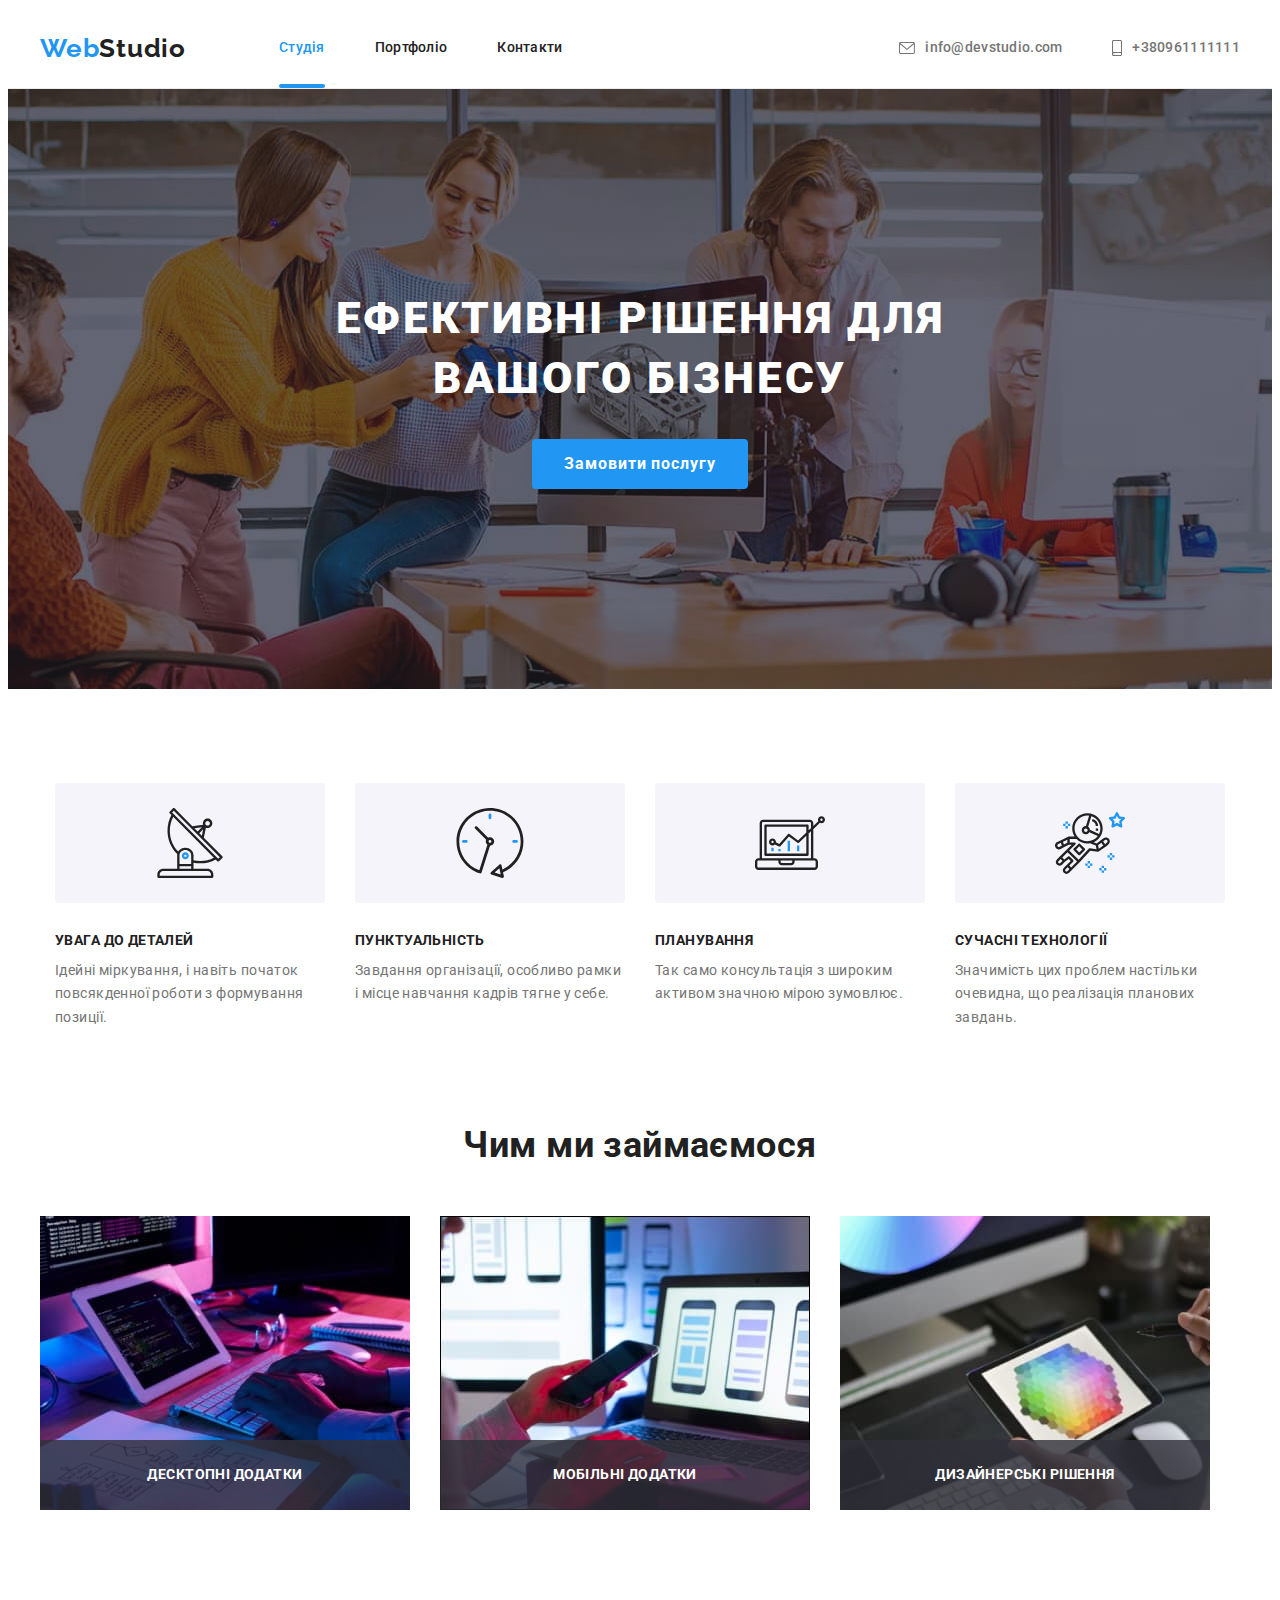
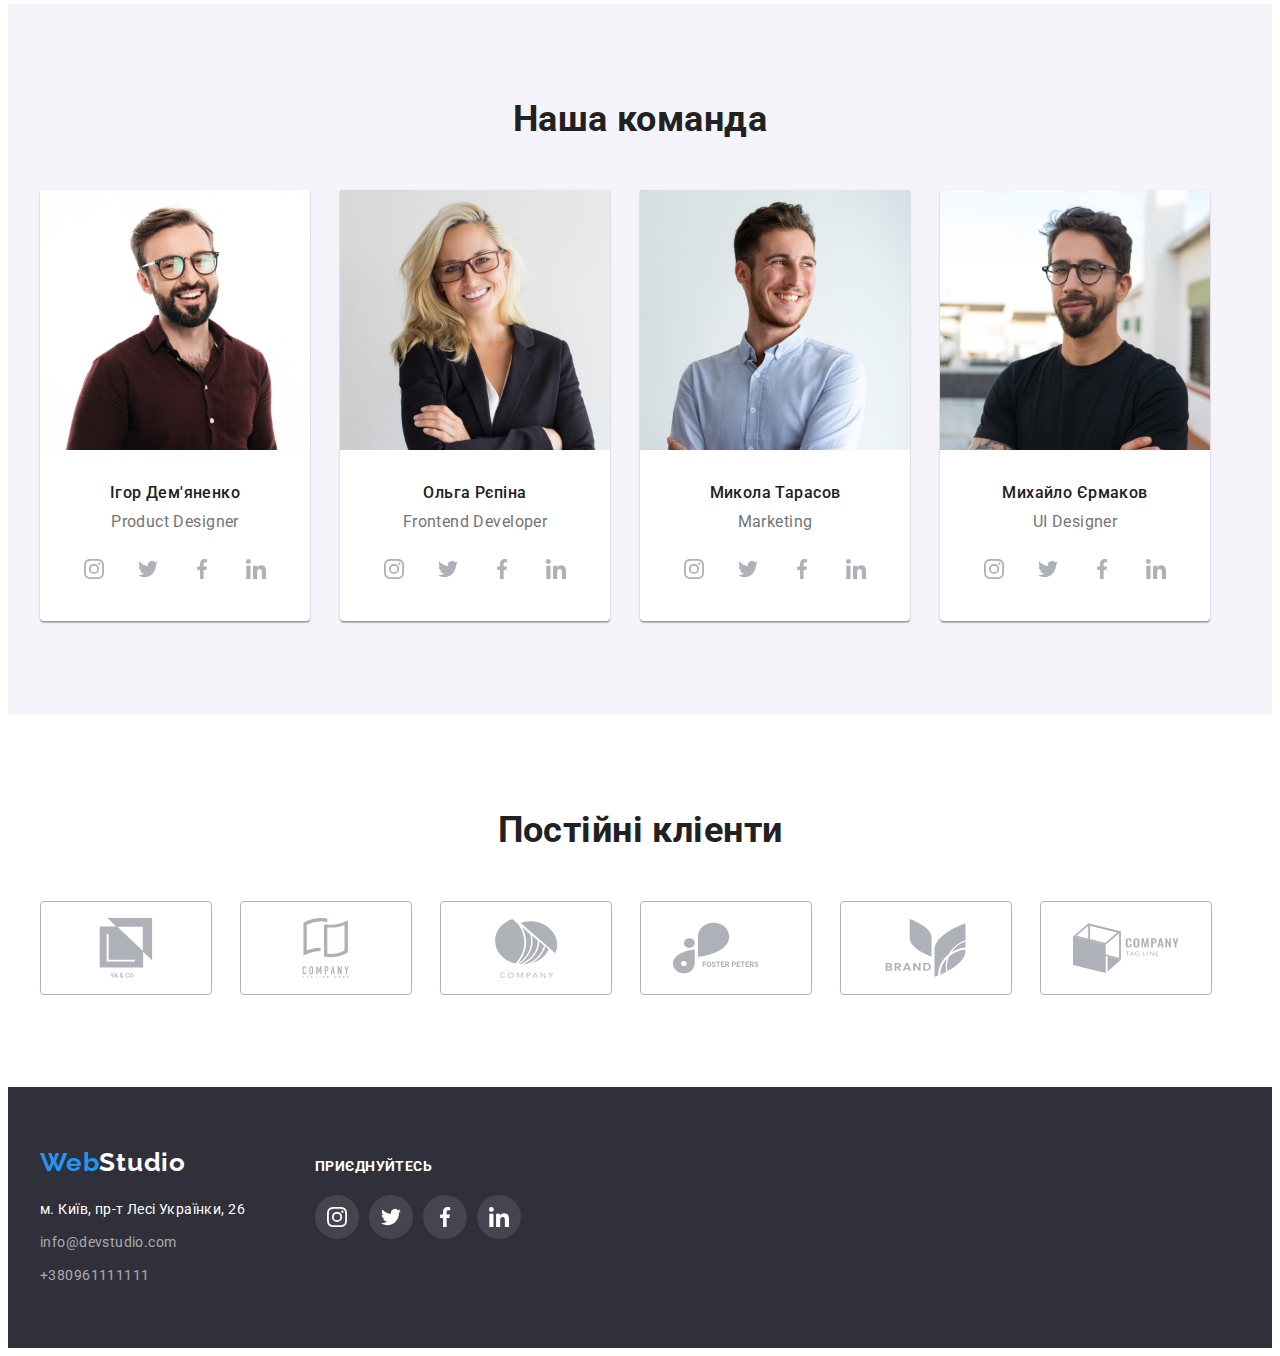
==== index.html @ ed3d2f51 "модальне вікно" ====
<!DOCTYPE html>
<html lang="uk">

<head>
    <meta charset="UTF-8">
    <meta name="viewport" content="width=device-width, initial-scale=1.0">
    <title>Document</title>
    <link
        href="https://fonts.googleapis.com/css2?family=Raleway:wght@700&family=Roboto:wght@400;500;700;900&display=swap"
        rel="stylesheet" />
    <link rel="stylesheet" href="https://cdnjs.cloudflare.com/ajax/libs/modern-normalize/1.1.0/modern-normalize.min.css"
        integrity="sha512-wpPYUAdjBVSE4KJnH1VR1HeZfpl1ub8YT/NKx4PuQ5NmX2tKuGu6U/JRp5y+Y8XG2tV+wKQpNHVUX03MfMFn9Q=="
        crossorigin="anonymous" referrerpolicy="no-referrer" />
    <link rel="stylesheet" href="./css/styles.css" />
</head>

<body class="page">
    <!--Шапка сайта-->
    <header class="page-header">
        <div class="container contact-container">
            <nav class="main-nav">
                <a href="./index.html" class="logo"><span>Web</span><span class="studio">Studio</span></a>
                <ul class="nav-link list">
                    <li class="item"><a href="Студія" class="menu-link link current">Студія</a></li>
                    <li class="item"><a href="./portfolio.html" class="menu-link link">Портфоліо</a></li>
                    <li class="item"><a href="Контакти" class="menu-link link">Контакти</a></li>
                </ul>
            </nav>
                <ul class="contact-link list">
                    <li class="contact-list item">
                        <a href="mailto:info@devstudio.com" class="link">
                            <svg class="icon-header" width="16" height="12">
                                <use href="./images/icons.svg#icon-mail"></use>
                            </svg>
                            info@devstudio.com</a>
                    </li>
                    <li class="contact-list item">
                        <a href="tel:+380961111111" class="link">
                            <svg class="icon-header" width="10" height="16">
                                <use href="./images/icons.svg#icon-phone"></use>
                            </svg>
                            +380961111111</a>
                    </li>
                </ul>
        </div>
    </header>
    <main>
        <!--Герой-->
        <section class="section hero">
            <div class="hero-main">
                <h1 class="hero-title">Ефективні рішення для вашого бізнесу</h1>
                <button type="button" class="button-primary" data-modal-open>Замовити послугу</button>
            </div>
        </section>

        <!--Особливості-->

        <section class="section section-peculiarities">
            <div class="container">
                <h2 class="visually-hidden">Переваги</h2>
                
                <ul class="peculiarities">
                    <li class="peculiarities-list item">
                        <div class="icons-title">
                            <svg class="icon" width="70" height="70">
                                <use href="./images/symbol-defs.svg#icon-antenna"></use>
                            </svg>
                        </div>
                        <h3 class="peculiarities-title">УВАГА ДО ДЕТАЛЕЙ</h3>
                        <p class="peculiarities-text">
                            Ідейні міркування, і навіть початок повсякденної роботи з формування позиції.
                        </p>
                    </li>
                    <li class="peculiarities-list item">
                        <div class="icons-title">
                        <svg class="icon" width="70" height="70">
                            <use href="./images/symbol-defs.svg#icon-clock"></use>
                        </svg>
                        </div>
                    <h3 class="peculiarities-title">ПУНКТУАЛЬНІСТЬ</h3>
                    <p class="peculiarities-text">
                        Завдання організації, особливо рамки і місце навчання кадрів тягне у себе.
                    </p>
                    </li>
                    <li class="peculiarities-list item">
                        <div class="icons-title">
                        <svg class="icon" width="70" height="70">
                            <use href="./images/symbol-defs.svg#icon-diagram"></use>
                        </svg>
                        </div>
                    <h3 class="peculiarities-title">ПЛАНУВАННЯ</h3>
                    <p class="peculiarities-text">
                        Так само консультація з широким активом значною мірою зумовлює.
                    </p>
                    </li>
                    <li class="peculiarities-list item">
                        <div class="icons-title">
                        <svg class="icon" width="70" height="70">
                            <use href="./images/symbol-defs.svg#icon-astronaut"></use>
                        </svg>
                        </div>
                    <h3 class="peculiarities-title">СУЧАСНІ ТЕХНОЛОГІЇ</h3>
                    <p class="peculiarities-text">
                        Значимість цих проблем настільки очевидна, що реалізація планових завдань.
                    </p>
                    </li>
                </ul>
            </div>
        </section>
        
        <!--Чим ми займаємося-->
        <section class="section">
    <div class="container">
        <h2 class="section-title">Чим ми займаємося</h2>
        <ul class="container-work list">
            <li class="item">
            <div class="description-item">  
                <div class="description">
                <img class="image-work" src="./images/box1.jpg" alt="руки на клавіатурі перед планшетом" width="370" />
                </div>
                <div class="description-title">
                <p class="description-list">Десктопні додатки</p>
                </div>
            </div>
            </li>
            <li class="item">
                <div class="description-item">
                    <div class="description">
                        <img class="image-work" src="./images/img1.jpg" alt="планшет в руках" width="370" />
                    </div>
                    <div class="description-title">
                        <p class="description-list">Мобільні додатки</p>
                    </div>
                </div>
            </li>
            <li class="item">
                <div class="description-item">
                    <div class="description">
                        <img class="image-work" src="./images/box3.jpg" alt="телефон в руці" width="370" />
                    </div>
                    <div class="description-title">
                        <p class="description-list">Дизайнерські рішення</p>
                    </div>
                </div>
            </li>
        </ul>
    </div>
    </section>

        <!--Наша команда-->
        <section class="section team">
            <div class="container">
                <h2 class="section-title">Наша команда</h2> 
                <ul class="team-list list">
                    <li class="team-container item">
                        <img src="./images/img4.jpg" alt="фото чоловіка" width="270" />
                    <div class="team-comand">
                        <h3 class="team-name">Ігор Дем'яненко</h3>
                        <p class="team-position">Product Designer</p>
                    <ul class="social-list">
                        <li>
                        <a class="social-item" href="">
                            <svg class="icon" width="20" height="20">
                                <use href="./images/icons.svg#icon-instagram"></use>
                            </svg>
                        </a>
                        </li>
                        <li>
                        <a class="social-item" href="">
                            <svg class="icon" width="20" height="20">
                                <use href="./images/icons.svg#icon-twitter"></use>
                            </svg>
                        </a>
                        </li>
                        <li>
                        <a class="social-item" href="">
                            <svg class="icon" width="20" height="20">
                                <use href="./images/icons.svg#icon-facebook"></use>
                            </svg>
                        </a>
                        </li>
                        <li>
                        <a class="social-item" href="">
                            <svg class="icon" width="20" height="20">
                                <use href="./images/icons.svg#icon-linkedin"></use>
                            </svg>
                        </a>
                        </li>
                    </ul>
                    </div>
                    </li>
                    <li class="team-container item">
                        <img src="./images/img2.jpg" alt="фото жінки" width="270" />
                    <div class="team-comand">
                        <h3 class="team-name">Ольга Рєпіна </h3>
                        <p class="team-position">Frontend Developer</p>
                    <ul class="social-list">
                        <li>
                            <a class="social-item" href="">
                                <svg class="icon" width="20" height="20">
                                    <use href="./images/icons.svg#icon-instagram"></use>
                                </svg>
                            </a>
                        </li>
                        <li class="social-item">
                            <a class="social-item" href="">
                                <svg class="icon" width="20" height="20">
                                    <use href="./images/icons.svg#icon-twitter"></use>
                                </svg>
                            </a>
                        </li>
                        <li class="social-item">
                            <a class="social-item" href="">
                                <svg class="icon" width="20" height="20">
                                    <use href="./images/icons.svg#icon-facebook"></use>
                                </svg>
                            </a>
                        </li>
                        <li>
                            <a class="social-item" href="">
                                <svg class="icon" width="20" height="20">
                                    <use href="./images/icons.svg#icon-linkedin"></use>
                                </svg>
                            </a>
                        </li>
                    </ul>
                    </div>
                    </li>
                    <li class="team-container item">
                        <img src="./images/img5.jpg" alt="фото чоловіка" width="270" />
                    <div class="team-comand">
                        <h3 class="team-name">Микола Тарасов </h3>
                        <p class="team-position">Marketing</p>
                    <ul class="social-list">
                        <li>
                            <a class="social-item" href="">
                                <svg class="icon" width="20" height="20">
                                    <use href="./images/icons.svg#icon-instagram"></use>
                                </svg>
                            </a>
                        </li>
                        <li>
                            <a class="social-item" href="">
                                <svg class="icon" width="20" height="20">
                                    <use href="./images/icons.svg#icon-twitter"></use>
                                </svg>
                            </a>
                        </li>
                        <li>
                            <a class="social-item" href="">
                                <svg class="icon" width="20" height="20">
                                    <use href="./images/icons.svg#icon-facebook"></use>
                                </svg>
                            </a>
                        </li>
                        <li>
                            <a class="social-item" href="">
                                <svg class="icon" width="20" height="20">
                                    <use href="./images/icons.svg#icon-linkedin"></use>
                                </svg>
                            </a>
                        </li>
                    </ul>
                    </div>
                    </li>
                    <li class="team-container item">
                        <img src="./images/img3.jpg" alt="фото чоловіка" width="270" />
                    <div class="team-comand">
                        <h3 class="team-name">Михайло Єрмаков </h3>
                        <p class="team-position">UI Designer</p>
                    <ul class="social-list">
                        <li>
                            <a class="social-item" href="">
                                <svg class="icon" width="20" height="20">
                                    <use href="./images/icons.svg#icon-instagram"></use>
                                </svg>
                            </a>
                        </li>
                        <li>
                            <a class="social-item" href="">
                                <svg class="icon" width="20" height="20">
                                    <use href="./images/icons.svg#icon-twitter"></use>
                                </svg>
                            </a>
                        </li>
                        <li>
                            <a class="social-item" href="">
                                <svg class="icon" width="20" height="20">
                                    <use href="./images/icons.svg#icon-facebook"></use>
                                </svg>
                            </a>
                        </li>
                        <li>
                            <a class="social-item" href="">
                                <svg class="icon" width="20" height="20">
                                    <use href="./images/icons.svg#icon-linkedin"></use>
                                </svg>
                            </a>
                        </li>
                    </ul>
                    </div>
                    </li>
                </ul>
            </div>
        </section>
        <!--Постійні кліенти-->
        <section class="section">
            <div class="container">
                <h2 class="section-title">Постійні кліенти</h2>
                <ul class="clients">
                    <li class="clients-list item">
                        <a class="clients-link" href="">
                            <svg class="icon" width="106" height="60">
                                <use href="./images/icons.svg#icon-logo1"></use>
                            </svg>
                        </a>
                    </li>
                    <li class="clients-list item">
                        <a class="clients-link" href="">
                            <svg class="icon" width="106" height="60">
                                <use href="./images/icons.svg#icon-logo2"></use>
                            </svg>
                        </a>
                    </li>
                    <li class="clients-list item">
                        <a class="clients-link" href="">
                            <svg class="icon" width="106" height="60">
                                <use href="./images/icons.svg#icon-logo3"></use>
                            </svg>
                        </a>
                    </li>
                    <li class="clients-list item">
                        <a class="clients-link" href="">
                            <svg class="icon" width="106" height="60">
                                <use href="./images/icons.svg#icon-logo4"></use>
                            </svg>
                        </a>
                    </li>
                    <li class="clients-list item">
                        <a class="clients-link" href="">
                            <svg class="icon" width="106" height="60">
                                <use href="./images/icons.svg#icon-logo5"></use>
                            </svg>
                        </a>
                    </li>
                    <li class="clients-list item">
                        <a class="clients-link" href="">
                            <svg class="icon" width="106" height="60">
                                <use href="./images/icons.svg#icon-logo6"></use>
                            </svg>
                        </a>
                    </li>
                </ul>
            </div>
        </section>
    </main>
    <!--Футер-->
    <footer class="footer">
        <div class="container">
            <div class="container-content">
            <a href="./index.html" class="logo logo-title"><span>Web</span><span class="tipo">Studio</span></a>
            <address class="address">
                <ul class="address-list">
                    <li><a href="https://www.google.com.ua/maps/place/%D0%B1%D1%83%D0%BB.+%D0%9B%D0%B5%D1%81%D0%B8+%D0%A3%D0%BA%D1%80%D0%B0%D0%B8%D0%BD%D0%BA%D0%B8,+26,+%D0%9A%D0%B8%D0%B5%D0%B2,+02000/@50.4265807,30.5383858,17z/data=!3m1!4b1!4m5!3m4!1s0x40d4cf0e033ecbe9:0x57a4dffefec77da0!8m2!3d50.4265807!4d30.5383858?hl=ru"
                            target="_blank" rel="noopener noreferrer" class="address-city"> м. Київ, пр-т Лесі Українки,
                            26</a></li>
                    <li class="top-list">
                        <a href="mailto:info@devstudio.com" class="address-mail">info@devstudio.com</a>
                    </li>
                    <li class="top-list">
                        <a href="tel:+380961111111" class="address-tel">+380961111111</a>
                    </li>
                </ul>
            </address>
            </div>
            <div class="social-container-wrapper">
                <h2 class="social-title">приєднуйтесь</h2>
                <ul class="social-main-list">
                    <li class="social-top-icon">
                        <a href="" class="social-link link">
                            <svg class="icon-social" width="20" height="20">
                                <use href="./images/icons.svg#icon-instagram"></use>
                            </svg>
                        </a>
                    </li>
                    <li class="social-top-icon">
                        <a href="" class="social-link link">
                            <svg class="icon-social" width="20" height="20">
                                <use href="./images/icons.svg#icon-twitter"></use>
                            </svg>
                        </a>
                    </li>
                    <li class="social-top-icon">
                        <a href="" class="social-link link">
                            <svg class="icon-social" width="20" height="20">
                                <use href="./images/icons.svg#icon-facebook"></use>
                            </svg>
                        </a>
                    </li>
                    <li class="social-top-icon">
                        <a href="" class="social-link link">
                            <svg class="icon-social" width="20" height="20">
                                <use href="./images/icons.svg#icon-linkedin"></use>
                            </svg>
                        </a>
                    </li>
                </ul>
            </div>
        </div>
    </footer>
    <div class="backdrop is-hidden" data-modal>
        <div class="modal">
            <p></p>
            <batton type="button" class="button-close" data-modal-close>
                <svg class="icon-btn-close" width="18" height="18">
                    <use href="./images/symbol-defs.svg#icon-close-black"></use>
                </svg>
            </batton>
            <h2 class="modal-title">Залиште свої дані, ми вам передзвонимо</h2>
            <form class="form">
                <div class="form-field">
                <label for="name">Ім'я</label>
                <input type="text" name="text" id="text" />
                </div>
                <div class="form-field">
                <label for="tel">Телефон</label>
                <input type="tel" name="tel" id="tel" />
                </div>
                <div class="form-field">
                <label for="mail">Пошта</label>
                <input type="email" name="email" id="email" />
                </div>
                <div class="form-field">
                <label for="comment">Коментар</label>
                <textarea
                name="comment"
                id="comment"
                rows="8"
                placeholder="Введіть текст"
                ></textarea>
                </div>
                <div class="form-checkbox">
                <input type="checkbox" name="coordination" id="coordination" />
                <label for="coordination"><span>Погоджуюся з розсилкою та приймаю</span><span class="condition"> Умови договору</span></label>
                </div>
                
                <button class="btn-modal" type="submit">Відправити</button>
            </form>
        </div>
    </div>
    <script src="./js/modal.js"></script>
    </body>
</html>
---- css/styles.css ----
:root {
  --primary-text-color: #212121;
  --title-text-color: #757575;
  --accent-color: #2196f3;
  --primary-white-color: #ffffff;
  --primary-black-color: #2f303a;
  --title-white-color: rgba(255, 255, 255, 0.6);
  --background-grey-color: #F5F4FA;
  --icons-color: rgba(175, 177, 184, 1);
}

p,
h1,
h2,
h3,
h4,
h5,
h6 {
  margin: 0;
}

ul {
  margin: 0;
  padding-left: 0;
  list-style: none;
}

/* Шапка сайта */

body {
  background-color: var(--primary-white-color);
  color: var(--primary-text-color);
  font-family: roboto, sans-serif;
  font-size: 14px;
  letter-spacing: 0.03em;
}

.page-header {
  border-bottom: 1px solid #ececec;
}

.container {
  margin-left: auto;
  margin-right: auto;
  width: 1200px;
  padding-left: 15px;
  padding-right: 15px;
}

.list {
  padding: 0;
  margin: 0;
  list-style: none;
}

.link {
  display: flex;
  align-items: center;
  text-decoration: none;
  margin: 0;
}

a {
  text-decoration: none;
}

.button {
  cursor: pointer;
}

.section {
  padding-top: 94px;
  padding-bottom: 94px;
}

.main-nav,
.contact-container {
  display: flex;
  align-items: center;
}

.nav-link,
.contact-link {
  display: flex;
  align-items: center;
}

.nav-link {
  margin-left: 93px;
}

.logo {
  display: inline-block;
  color: var(--accent-color);
  font-family: raleway, sans-serif;
  font-size: 26px;
  font-weight: 700;
  line-height: 1.19;
  letter-spacing: 0.03em;
}

.studio {
  color: var(--primary-text-color);
}

.nav-link li:not(:first-child),
.contact-link li:not(:first-child) {
  margin-left: 50px;
}

.nav-link .link {
  display: block;
  padding: 32px 0;
  font-weight: 500;
  color: var(--primary-text-color);
  line-height: 1.14;
  letter-spacing: 0.02em;
  text-decoration: none;
  transition: color 250ms cubic-bezier(0.4, 0, 0.2, 1);
}

.contact-link {
  margin-left: auto;
  transition: color 250ms cubic-bezier(0.4, 0, 0.2, 1);
  }

.menu-link {
  position: relative;
}

.link.current::after {
  content: "";

  position: absolute;
  left: 0;
  bottom: 0;
  display: block;
  width: 100%;
  height: 4px;
  background-color: var(--accent-color);
  opacity: 1;
  transition: opacity 250ms cubic-bezier(0.4, 0, 0.2, 1);
  border-radius: 4px;
}

.icon-header {
  fill: currentColor;
  margin-right: 10px;
}

.contact-list .link {
  transition: color 250ms cubic-bezier(0.4, 0, 0.2, 1);
}

.contact-list .link:hover,
.contact-list .link:focus {
  color: var(--accent-color);
  fill: var(--accent-color);
}

.nav-link .link:hover,
.nav-link .link:focus {
  color: var(--accent-color);
}

.contact-link .link {
  padding: 32px 0;
  color: var(--title-text-color);
  font-weight: 500;
  line-height: 1.14;
  letter-spacing: 0.02em;
  text-decoration: none;
}

.link.current {
  color: var(--accent-color);
  font-weight: 500;
  font-size: 14px;
  line-height: 1.14;
  letter-spacing: 0.02em;
  text-decoration: none;
}

/* Герой */

.hero {
  padding-top: 200px;
  padding-bottom: 200px;
  text-align: center;
  margin: 0px auto;
  max-width: 1600px;
  background-color: var(--primary-black-color);
  background-position: center;
  background-size: cover;
  background-repeat: no-repeat;
  background-image: linear-gradient(rgba(47, 48, 58, 0.4),
        rgba(47, 48, 58, 0.4)),
      url(../images/Img001.jpg);
}

.hero-title {
  max-width: 696px;
  margin-right: auto;
  margin-left: auto;
  margin-bottom: 30px;
  color: var(--primary-white-color);
  font-weight: 900;
  font-size: 44px;
  line-height: 1.36;
  text-align: center;
  letter-spacing: 0.06em;
  text-transform: uppercase;
}

.button-primary {
  display: inline-block;
  color: var(--primary-white-color);
  background-color: var(--accent-color);
  font-family: inherit;
  font-style: normal;
  font-weight: 700;
  font-size: 16px;
  line-height: 1.88;
  align-items: center;
  text-align: center;
  cursor: pointer;
  padding: 10px 32px;
  letter-spacing: 0.06em;
  border-radius: 4px;
  border: none;
}

.backdrop.is-hidden {
  visibility: hidden;
  opacity: 0;
  pointer-events: none;
}

.backdrop {
  position: fixed;
  top: 0;
  left: 0;
  width: 100%;
  height: 100%;
  background-color: rgba(0, 0, 0, 0.2);
  opacity: 1;
  transition: opacity 250ms cubic-bezier(0.4, 0, 0.2, 1), 
  visibility 250ms cubic-bezier(0.4, 0, 0.2, 1);
}

.modal {
  position: absolute;
  top: 50%;
  left: 50%;
  transform: translate(-50%, -50%);
  min-height: 581px;
  min-width: 528px;
  background-color: var(--primary-white-color);
  border-radius: 4px;
}

.button-close {
  display: flex;
  align-items: center;
  justify-content: center;
  cursor: pointer;
  position: absolute;
  right: 8px;
  top: 8px;
  width: 30px;
  height: 30px;
  border-radius: 50%;
  border: 1px solid rgba(0, 0, 0, 0.1);
}

/* Особливості */

.section-peculiarities {
  padding-bottom: 0;
}

.peculiarities {
  display: flex;
  text-decoration: none;
  justify-content: center;
}

.peculiarities .item +.item {
  margin-left: 30px;
}

.icons-title {
  display: flex;
  align-items: center;
  justify-content: center;
  height: 120px;
  margin-bottom: 30px;
  border-radius: 4px;
  background-size: 70px;
  background-repeat: no-repeat;
  background-position: center;
  background-color: var(--background-grey-color);
}

.peculiarities-title {
  margin-bottom: 10px;
  color: var(--primary-text-color);
  font-weight: 700;
  font-size: 14px;
  line-height: 1.14;
  letter-spacing: 0.03em;
}

.peculiarities-text {
  width: 270px;
  color: var(--title-text-color);
  font-weight: 400;
  font-size: 14px;
  line-height: 1.7;
  letter-spacing: 0.03em;
}

/* Чим ми займаємося */

.section-title {
  margin-bottom: 50px;
  text-align: center;
  color: var(--primary-text-color);
  font-size: 36px;
  line-height: 1.17;
}

.container-work {
  display: flex;
}

.image-work {
  display: block;
  width: 370px;
}

.container-work .item +.item {
  margin-left: 30px;
}

.description-item {
  position: relative;
}

.description-title {
  display: flex;
  align-items: center;
  justify-content: center;
  position: absolute;
  bottom: 0;
  width: 370px;
  height: 70px;
  background-color: rgba(47, 48, 58, 0.8);
}

.description-list {
  font-weight: 700;
  line-height: 1.14;
  color: var(--primary-white-color);
  text-align: center;
  text-transform: uppercase;
}

/* Наша команда */

.team-container {
  width: 270px;
  box-shadow: 0px 1px 3px rgba(0, 0, 0, 0.12), 0px 1px 1px rgba(0, 0, 0, 0.14),
  0px 2px 1px rgba(0, 0, 0, 0.2);
  border-radius: 0px 0px 4px 4px;
  background: var(--primary-white-color);
}

.team-list {
  display: flex;
}

.team-list .item +.item {
  margin-left: 30px;
}

.team-comand {
  padding: 30px;
}

.social-list {
  display: flex;
  align-items: center;
  justify-content: center;
  gap: 10px;
}

.social-item {
  display: flex;
  align-items: center;
  justify-content: center;
  width: 44px;
  height: 44px;
  background-color: var(--primary-white-color);
  border-radius: 50%;
  transition: background-color 250ms cubic-bezier(0.4, 0, 0.2, 1);
}

.social-item .icon {
  fill:var(--icons-color)
}

.social-item:hover .icon,
.social-item:focus .icon {
  fill: var(--primary-white-color);
}

.social-item:hover,
.social-item:focus {
  background-color: var(--accent-color);
}

.team {
 background-color:var(--background-grey-color);
}

.team-name {
  margin-bottom: 10px;
  text-align: center;
  color: var(--primary-text-color);
  font-weight: 500;
  font-size: 16px;
  line-height: 1.19;
}

.team-position {
  margin-bottom: 16px;
  text-align: center;
  color: var(--title-text-color);
  font-weight: 400;
  font-size: 16px;
  line-height: 1.19;
}

 /*--Постійні кліенти--*/

.clients {
  display: flex;
}

.clients-link {
  display: flex;
  align-items: center;
  justify-content: center;
  border: 1px solid var(--icons-color);
  border-radius: 4px;
  width: 100%;
  height: 100%;
  transition: border-color 250ms cubic-bezier(0.4, 0, 0.2, 1);
}

.icon {
  transition: fill 250ms cubic-bezier(0.4, 0, 0.2, 1);
}

.clients-list { 
  width: 170px;
  height: 92px;
}

.clients-link .icon {
  fill: var(--icons-color);     
}

.clients .item +.item {
  margin-left: 30px;
}

.clients-link:hover,
.clients-link:focus {
  border-color: var(--accent-color);
}

.clients-link:hover .icon,
.clients-link:focus .icon {
  fill: var(--accent-color);
}

.btns {
  display: flex;
  justify-content: center;
  margin-bottom: 50px;
}

.btns li:not(:first-child) {
  margin-left: 8px;
}

.btns .btn-style {
  background-color: var(--background-grey-color);
  color: var(--primiry);
  font-weight: 500;
  line-height: 1.6;
  letter-spacing: 0.03em;
  padding: 6px 22px;
  border-radius: 4px;
  box-shadow: none;
  cursor: pointer;
  border: none;
  transition: color 250ms cubic-bezier(0.4, 0, 0.2, 1),
      background-color 250ms cubic-bezier(0.4, 0, 0.2, 1),
      box-shadow 250ms cubic-bezier(0.4, 0, 0.2, 1);
}

.btns .btn-style:hover,
.btns .btn-style:focus {
  background-color: var(--accent-color);
  color: var(--primary-white-color);
  box-shadow: 0px 3px 1px rgba(0, 0, 0, 0.1), 0px 1px 2px rgba(0, 0, 0, 0.08),
  0px 2px 2px rgba(0, 0, 0, 0.12);
}

.items {
  display: inline-block;
  transition: box-shadow 250ms cubic-bezier(0.4, 0, 0.2, 1);
}

.items .desing-style {
  overflow: hidden;
  padding: 20px 24px;
  border-left: 1px solid #eeeeee;
  border-right: 1px solid #eeeeee;
  border-bottom: 1px solid #eeeeee;
}

.items:hover,
.items:focus {
  box-shadow: 0px 1px 1px rgba(0, 0, 0, 0.12), 0px 4px 4px rgba(0, 0, 0, 0.06),
  1px 4px 6px rgba(0, 0, 0, 0.16);
}

.desing-page li {
  margin-left: 30px;
  margin-top: 30px;
}

.desing-page li:nth-child(3n + 1) {
  margin-left: 0px;
}

.desing-page li:nth-child(-n + 3) {
  margin-top: 0px;
}

.desing-page {
  display: flex;
  flex-wrap: wrap;
}

.addition-list {
  position: relative;
  overflow: hidden;
}

.addition-list .work-text {
  transition: transform 250ms cubic-bezier(0.4, 0, 0.2, 1);
}

.addition-style:hover .work-text {
  transform: translateY(0);
  background-color: rgba(33, 150, 243, 0.9);
}

.work-text {
  position: absolute;
  bottom: 0;
  left: 0;
  padding: 63px 24px;
  width: 100%;
  height: 100%;
  margin: 0;
  color: var(--primary-white-color);
  font-size: 18px;
  line-height: 1.56;
  text-decoration: none;
  transform: translateY(100%);
}

.desing-list {
  margin-bottom: 4px;
  color: var(--primary-text-color);
  font-weight: 700;
  font-size: 18px;
  line-height: 2;
  letter-spacing: 0.06em;
  text-decoration: none;
}

.desing-title {
  color: var(--title-text-color);
  font-size: 16px;
  line-height: 1.88;
  text-decoration: none;
}

/* Футер */

.footer {
  padding-top: 60px;
  padding-bottom: 60px;
  background-color: var(--primary-black-color);
}

.logo-title {
  margin-bottom: 20px;
}

.address-list .address-mail .address-tel {
  text-decoration: none;
  font-style: normal;
}

.address-mail:hover,
.address-mail:focus {
  color: var(--accent-color);
}

.address-tel:hover,
.address-tel:focus {
  color: var(--accent-color);
}

.top-list {
  margin-top: 9px;
}

.address-city {
  color: var(--primary-white-color);
  font-style: normal;
  line-height: 1.71;
  text-decoration: none;
}

.address-tel,
.address-mail {
  color: var(--title-white-color);
  font-style: normal;
  line-height: 1.71;
  text-decoration: none;
  transition: color 250ms cubic-bezier(0.4, 0, 0.2, 1);
}

.tipo {
  color: var(--primary-white-color);
}

.footer .container {
  display: flex;
  align-items: baseline;
}

.social-main-list {
  display: flex;
  gap: 10px;
}

.social-container-wrapper {
  margin-left: 70px;
  padding: 0;
}

.social-title {
  margin-bottom: 20px;
  color: var(--primary-white-color);
  font-style: normal;
  font-weight: 700;
  font-size: 14px;
  line-height: 1.14;
  letter-spacing: 0.03em;
  text-transform: uppercase;
}

.social-top-icon {
  display: flex;
  align-items: center;
  justify-content: center;
  width: 44px;
  height: 44px;
  background-color: rgba(255, 255, 255, 0.1);
  border-radius: 50%;
  cursor: pointer;
  transition: background-color 250ms cubic-bezier(0.4, 0, 0.2, 1);
}

.icon-social {
  fill: var(--primary-white-color);
}

.social-top-icon:focus,
.social-top-icon:hover {
  background-color: var(--accent-color);
}

.modal-title {
  margin-top: 40px;
  margin-left: 40px;
}

.form {
  width: 528px;
  margin-left: auto;
  margin-right: auto;
}

.form-field {
  display: flex;
  flex-direction: column;
  margin: 12px 40px 20px 40px;
}

.form-field lebel {
  margin-bottom: 4px;
}

.form-field input {
  margin: 0;
  padding: 6px 10px;
}

.form-checkbox {
  text-align: center;
  margin-bottom: 30px;
}

.btn-modal {
  display: inline-block;
  align-items: center;
  text-align: center;
  font-family: inherit;
  font-style: normal;
  font-weight: 700;
  font-size: 16px;
  line-height: 1.88;
  letter-spacing: 0.06em;
  width: 200px;
  height: 50px;
  margin-left: 164px;
  color: var(--primary-white-color);
  background-color: var(--accent-color);
  border-radius: 4px;
  margin-bottom: 45px;
  cursor: pointer;
  border: none;
}

.condition {
  color: var(--accent-color);
}

.visually-hidden {
  position: absolute;
  width: 1px;
  height: 1px;
  margin: -1px;
  border: 0;
  padding: 0;

  white-space: nowrap;
  clip-path: inset(100%);
  clip: rect(0 0 0 0);
  overflow: hidden;
}
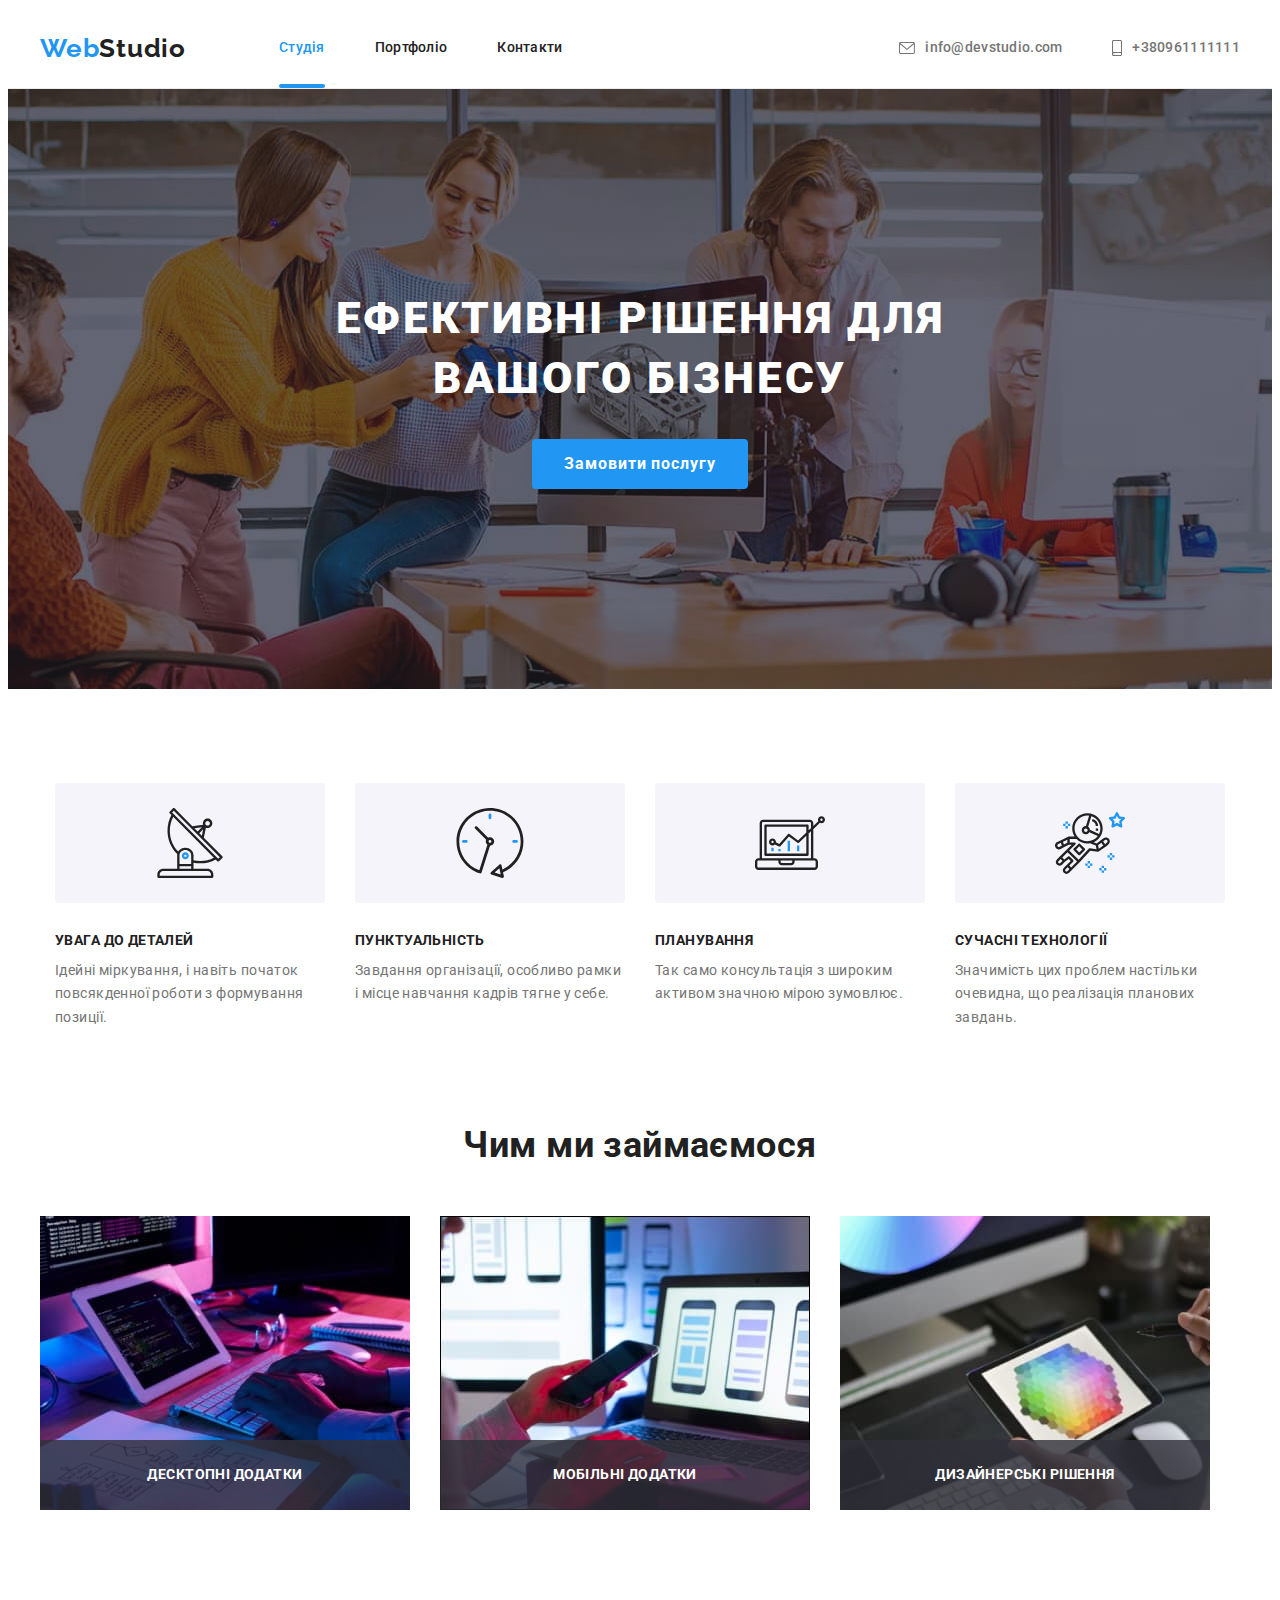
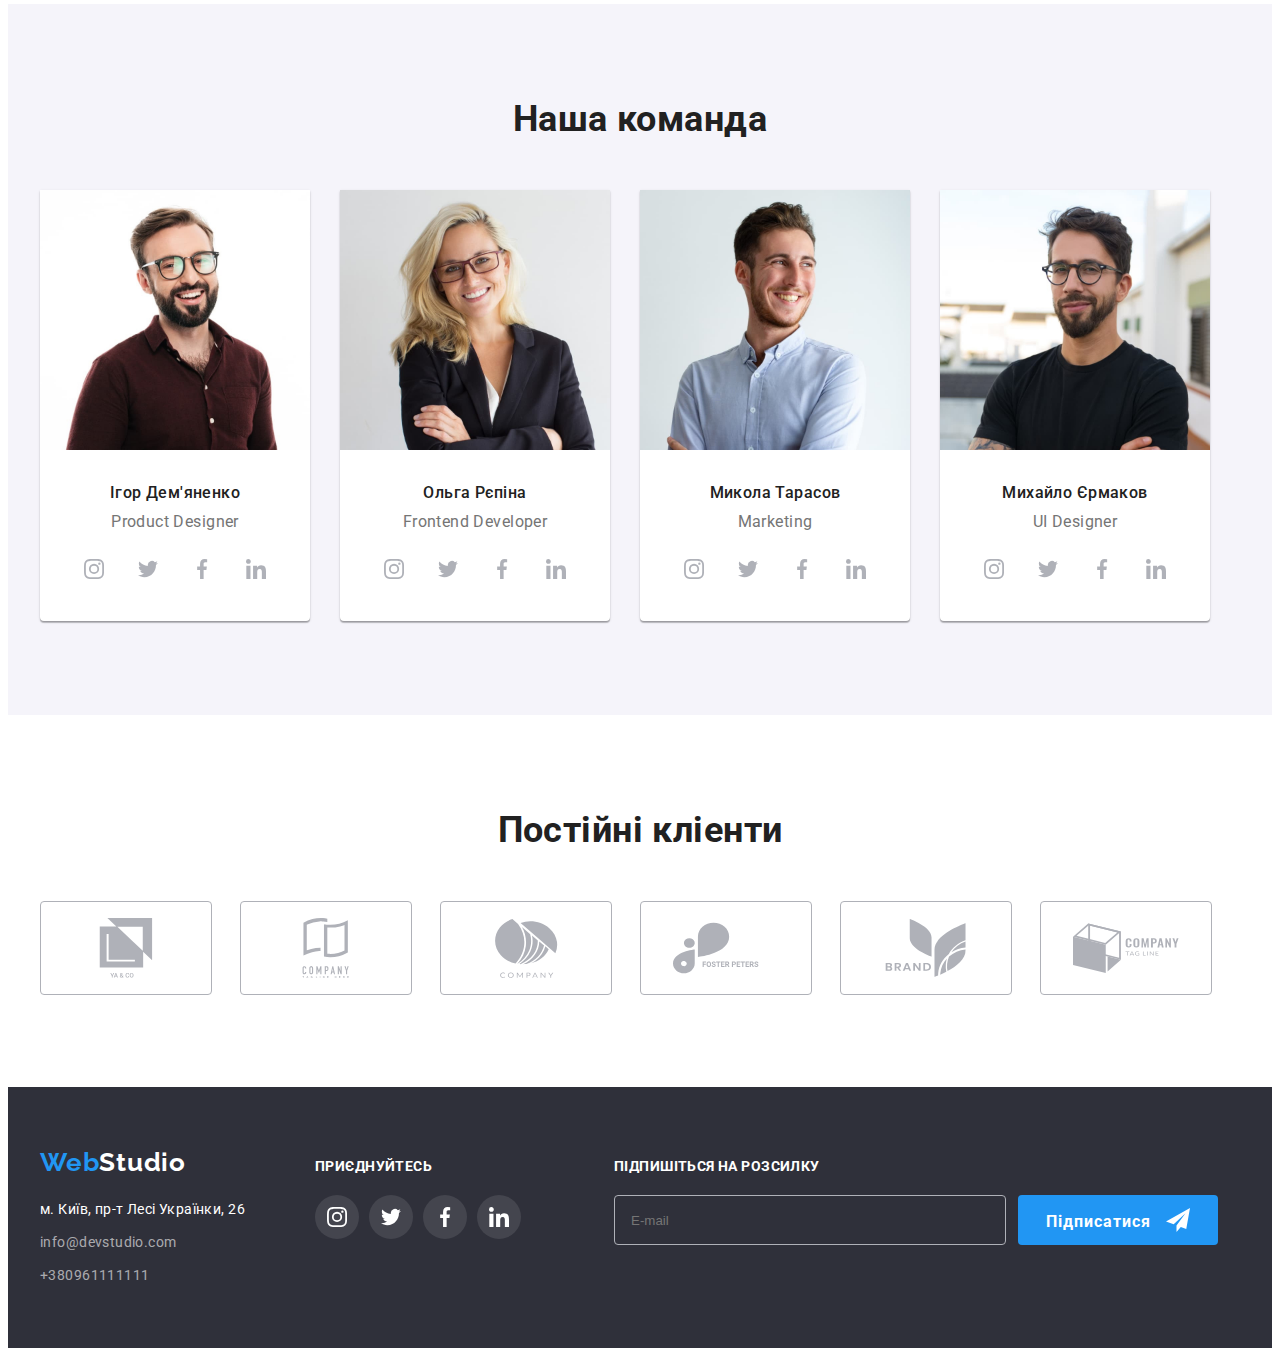
==== commit d957013f: "завершення роботи" ====
--- a/index.html
+++ b/index.html
@@ -406,6 +406,18 @@
                     </li>
                 </ul>
             </div>
+            <div class="subscription">
+                <h2 class="social-title">Підпишіться на розсилку</h2>
+                <label class="subscription-list">
+                <input type="email" name="email" placeholder="E-mail" />
+                <button class="btn-subscription" type="submit">Підписатися</button>
+                    <span class="btn-icon">
+                        <svg class="icon-subscription" width="24" height="24">
+                            <use href="./images/symbol-defs.svg#icon-fly"></use>
+                        </svg>
+                    </span>
+                </label>
+            </div>
         </div>
     </footer>
     <div class="backdrop is-hidden" data-modal>
@@ -418,32 +430,48 @@
             </batton>
             <h2 class="modal-title">Залиште свої дані, ми вам передзвонимо</h2>
             <form class="form">
-                <div class="form-field">
-                <label for="name">Ім'я</label>
-                <input type="text" name="text" id="text" />
-                </div>
-                <div class="form-field">
-                <label for="tel">Телефон</label>
-                <input type="tel" name="tel" id="tel" />
-                </div>
-                <div class="form-field">
-                <label for="mail">Пошта</label>
-                <input type="email" name="email" id="email" />
-                </div>
-                <div class="form-field">
-                <label for="comment">Коментар</label>
-                <textarea
-                name="comment"
-                id="comment"
-                rows="8"
-                placeholder="Введіть текст"
-                ></textarea>
-                </div>
-                <div class="form-checkbox">
-                <input type="checkbox" name="coordination" id="coordination" />
-                <label for="coordination"><span>Погоджуюся з розсилкою та приймаю</span><span class="condition"> Умови договору</span></label>
-                </div>
-                
+                <label class="form-field">
+                    <span class="form-label">Ім'я</span>
+                    <input type="text" name="text" />
+                    <span class="icon-contact">
+                        <svg class="icon-modal" width="18" height="18">
+                            <use href="./images/symbol-defs.svg#icon-person-1"></use>
+                        </svg>
+                    </span>
+                </label>
+                <label class="form-field">
+                    <span class="form-label">Телефон</span>
+                    <input type="tel" name="tel" />
+                    <span class="icon-contact">
+                        <svg class="icon-modal" width="18" height="18">
+                            <use href="./images/symbol-defs.svg#icon-phone-1"></use>
+                        </svg>
+                    </span>
+                </label>
+                <label class="form-field">
+                    <span class="form-label">Пошта</span>
+                    <input type="email" name="email" />
+                    <span class="icon-contact">
+                        <svg class="icon-modal" width="18" height="18">
+                            <use href="./images/symbol-defs.svg#icon-email-1"></use>
+                        </svg>
+                    </span>
+                </label>
+                <label class="form-field">
+                    <span class="form-label">Коментар</span>
+                    <textarea
+                    class="comment-text"
+                    name="comment"
+                    rows="8"
+                    placeholder="Введіть текст"
+                    ></textarea>
+                </label>
+                <label class="form-checkbox">
+                    <input class="checkbox" type="checkbox" name="coordination" />
+                    <span class="icon-checkbox"></span>
+                    Погоджуюся з розсилкою та приймаю
+                    <a href="" class="condition">Умови договору</a>
+                </label>   
                 <button class="btn-modal" type="submit">Відправити</button>
             </form>
         </div>
--- a/css/styles.css
+++ b/css/styles.css
@@ -7,6 +7,7 @@
   --title-white-color: rgba(255, 255, 255, 0.6);
   --background-grey-color: #F5F4FA;
   --icons-color: rgba(175, 177, 184, 1);
+  --modal-text-color: rgba(117, 117, 117, 0.5);
 }
 
 p,
@@ -271,6 +272,7 @@
   height: 30px;
   border-radius: 50%;
   border: 1px solid rgba(0, 0, 0, 0.1);
+  transition: fill 250ms cubic-bezier(0.4, 0, 0.2, 1);
 }
 
 /* Особливості */
@@ -701,6 +703,57 @@
   background-color: var(--accent-color);
 }
 
+.subscription {
+  margin-left: 93px;
+}
+
+.subscription-list {
+  display: flex;
+  position: relative;
+}
+
+.subscription-list input {
+  margin: 0;
+  width: 358px;
+  padding: 15px 16px;
+  border-radius: 4px;
+  color: var(--primary-white-color);
+  border: 1px solid var(--icons-color);
+  background-color: var(--primary-black-color);
+  transition: border-color 250ms cubic-bezier(0.4, 0, 0.2, 1);
+  outline: none;
+}
+
+.subscription-list:focus input,
+.subscription-list:hover input {
+  border-color: var(--accent-color);
+}
+
+.btn-subscription {
+  text-align: left;
+  font-family: inherit;
+  font-style: normal;
+  font-weight: 700;
+  font-size: 16px;
+  line-height: 1.88;
+  letter-spacing: 0.06em;
+  width: 200px;
+  height: 50px;
+  margin-left: 12px;
+  padding: 12px 28px;
+  color: var(--primary-white-color);
+  background-color: var(--accent-color);
+  border-radius: 4px;
+  cursor: pointer;
+  border: none;
+}
+
+.icon-subscription {
+  position: absolute;
+  top: 13px;
+  right: 28px;
+}
+
 .modal-title {
   margin-top: 40px;
   margin-left: 40px;
@@ -718,18 +771,41 @@
   margin: 12px 40px 20px 40px;
 }
 
-.form-field lebel {
+.form-label {
   margin-bottom: 4px;
+  font-size: 12px;
+  line-height: 1.17;
+  letter-spacing: 0.01em;
+  color: var(--title-text-color);
 }
 
 .form-field input {
   margin: 0;
-  padding: 6px 10px;
+  padding: 11px 12px 11px 42px;
+  border-radius: 4px;
+  border: 1px solid var(--icons-color);
+  transition: border-color 250ms cubic-bezier(0.4, 0, 0.2, 1);
+  outline: none;
 }
 
 .form-checkbox {
+  display: block;
   text-align: center;
+  margin-left: 7px;
   margin-bottom: 30px;
+  font-size: 14px;
+  line-height: 1.71;
+  color: var(--title-text-color);
+}
+
+.form-field textarea {
+  font-size: 12px;
+  line-height: 1.17;
+  letter-spacing: 0.01em;
+  padding: 12px 16px;
+  border-radius: 4px;
+  border: 1px solid var(--icons-color);
+  outline: none;
 }
 
 .btn-modal {
@@ -753,8 +829,70 @@
   border: none;
 }
 
+.button-close:focus,
+.button-close:hover {
+  fill:var(--accent-color);
+}
+
+.form-field:focus .icon-modal,
+.form-field:hover .icon-modal {
+  fill:var(--accent-color);
+}
+
+.form-field:focus input,
+.form-field:hover input {
+  border-color: var(--accent-color);
+}
+
+.form-field:focus textarea,
+.form-field:hover textarea {
+  border-color: var(--accent-color);
+}
+
 .condition {
   color: var(--accent-color);
+  font-size: 14px;
+  line-height: 1.71;
+  text-decoration-line: underline;
+}
+
+.checkbox {
+  -webkit-appearance: none;
+  -moz-appearance: none;
+  appearance: none;
+  position: absolute;
+}
+
+.form-checkbox {
+  display: block;
+}
+
+.icon-checkbox {
+  display: inline-block;
+  width: 16px;
+  height: 15px;
+  border: 2px solid var(--primary-text-color);
+  border-radius: 4px;
+}
+
+.checkbox:checked + .icon-checkbox {
+  border-color: transparent;
+  background-color: var(--accent-color);
+  background-image: url("../images/icon\ check.svg");
+  background-size: contain;
+  background-origin: border-box;
+}
+
+.form-field {
+  position: relative;
+}
+
+.icon-modal {
+  position: absolute;
+  top: 50%;
+  left: 12px;
+  margin: 0;
+  transition: fill 250ms cubic-bezier(0.4, 0, 0.2, 1);
 }
 
 .visually-hidden {
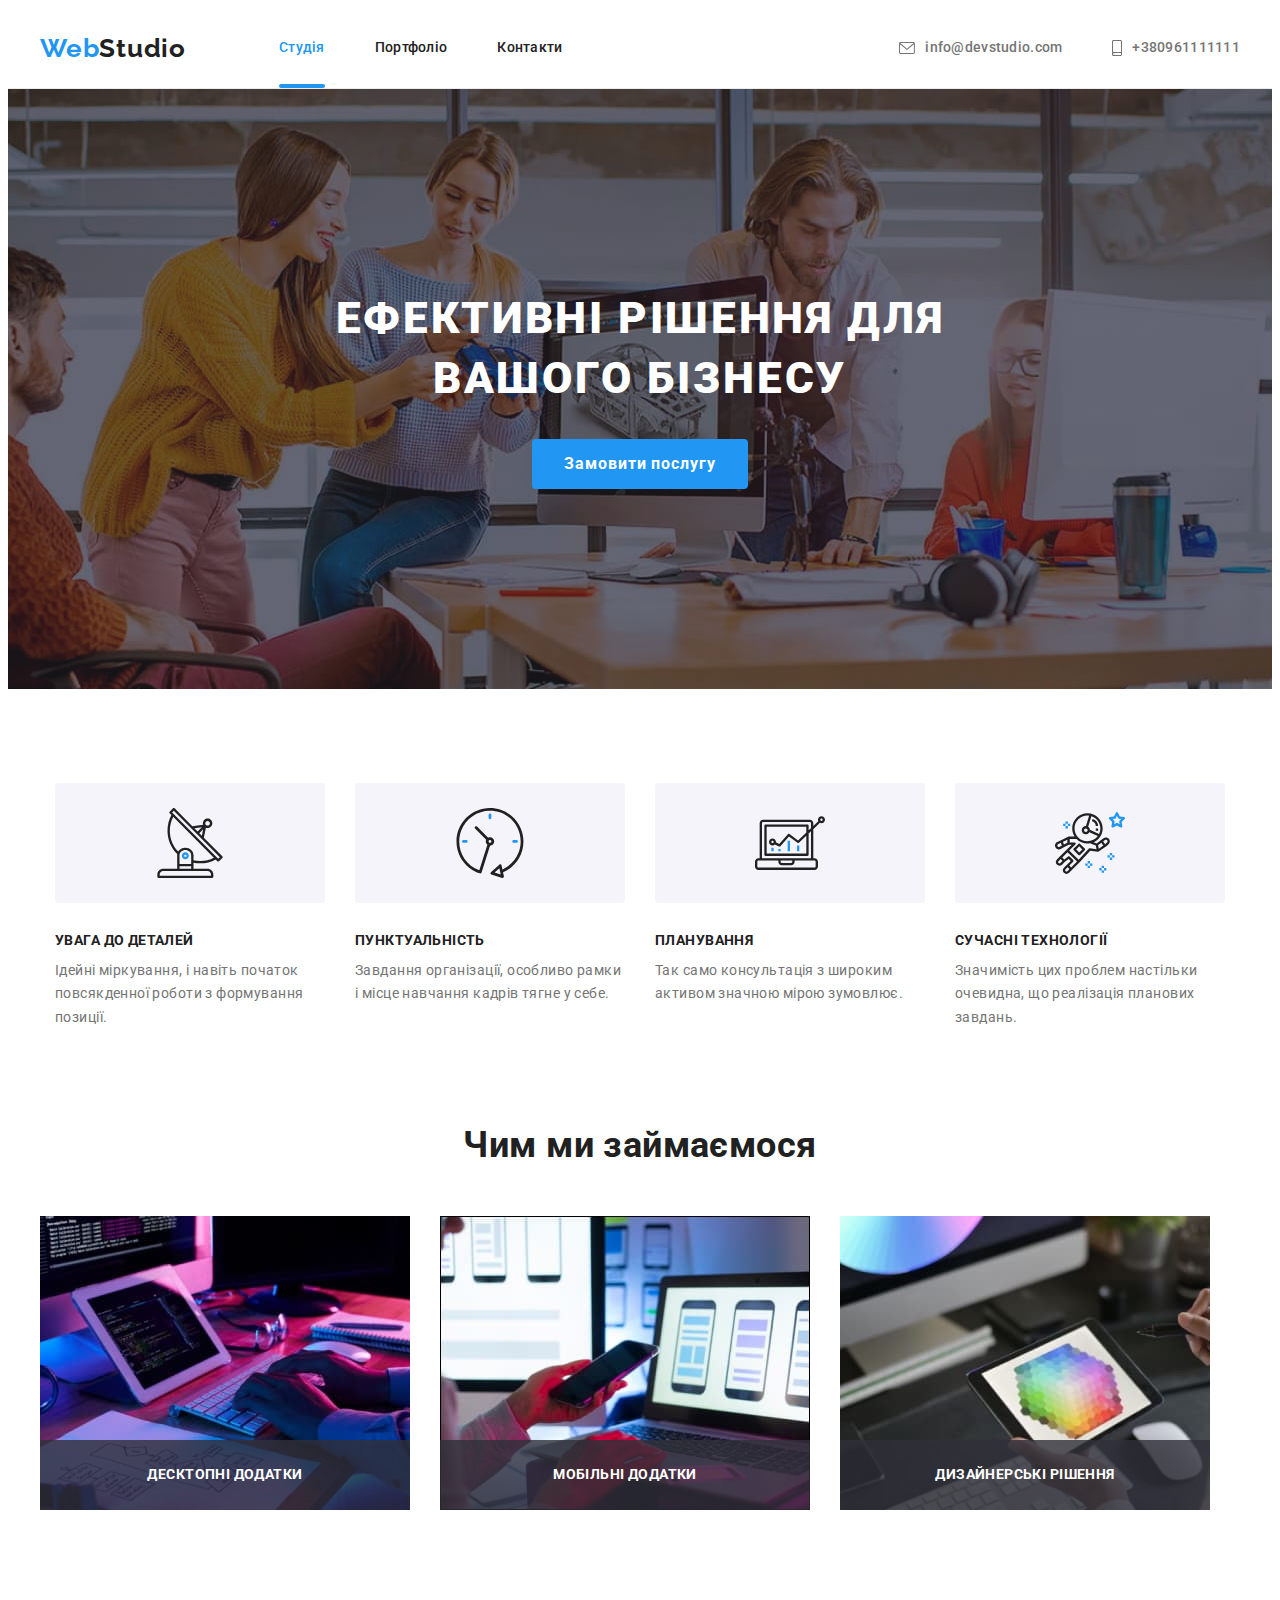
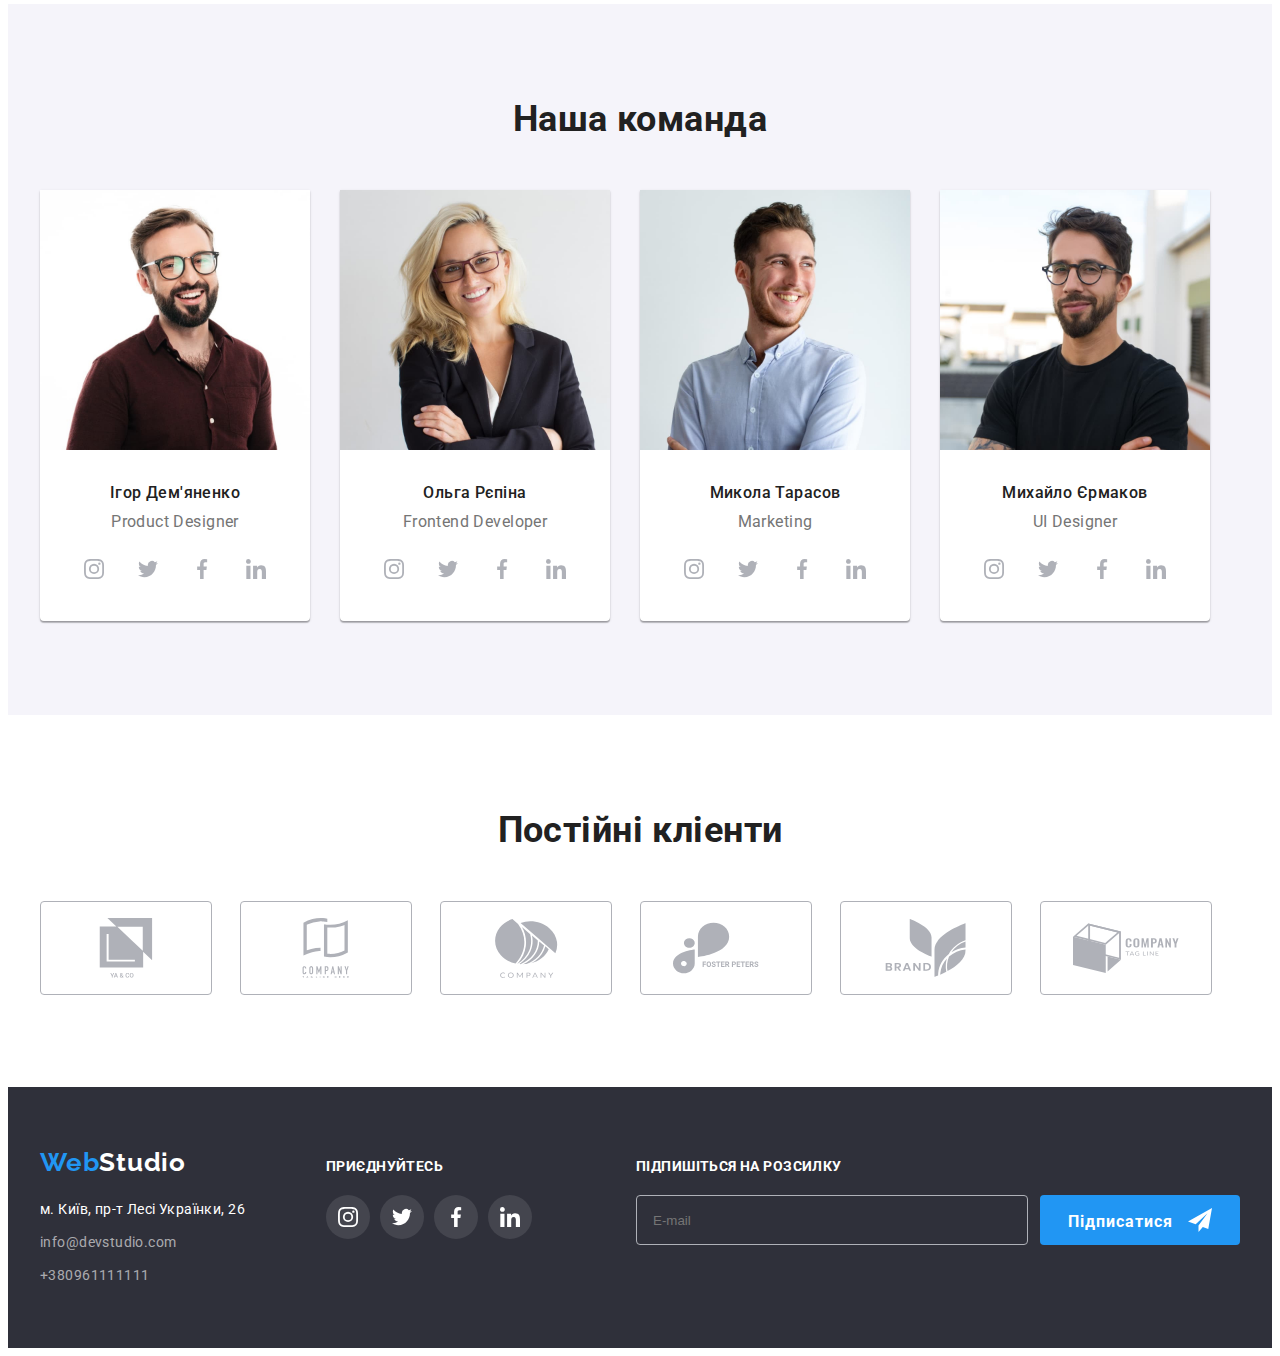
==== commit 00424dd4: "виправлення" ====
--- a/index.html
+++ b/index.html
@@ -422,12 +422,11 @@
     </footer>
     <div class="backdrop is-hidden" data-modal>
         <div class="modal">
-            <p></p>
-            <batton type="button" class="button-close" data-modal-close>
+            <button type="button" class="button-close" data-modal-close>
                 <svg class="icon-btn-close" width="18" height="18">
                     <use href="./images/symbol-defs.svg#icon-close-black"></use>
                 </svg>
-            </batton>
+            </button>
             <h2 class="modal-title">Залиште свої дані, ми вам передзвонимо</h2>
             <form class="form">
                 <label class="form-field">
@@ -471,7 +470,8 @@
                     <span class="icon-checkbox"></span>
                     Погоджуюся з розсилкою та приймаю
                     <a href="" class="condition">Умови договору</a>
-                </label>   
+                </label>
+                   
                 <button class="btn-modal" type="submit">Відправити</button>
             </form>
         </div>
--- a/css/styles.css
+++ b/css/styles.css
@@ -253,9 +253,10 @@
   position: absolute;
   top: 50%;
   left: 50%;
+  padding: 40px;
   transform: translate(-50%, -50%);
   min-height: 581px;
-  min-width: 528px;
+  width: 528px;
   background-color: var(--primary-white-color);
   border-radius: 4px;
 }
@@ -659,6 +660,7 @@
 .footer .container {
   display: flex;
   align-items: baseline;
+  justify-content: space-between;
 }
 
 .social-main-list {
@@ -755,23 +757,16 @@
 }
 
 .modal-title {
-  margin-top: 40px;
-  margin-left: 40px;
+  margin-bottom: 12px;
 }
 
 .form {
-  width: 528px;
   margin-left: auto;
   margin-right: auto;
 }
 
-.form-field {
-  display: flex;
-  flex-direction: column;
-  margin: 12px 40px 20px 40px;
-}
-
 .form-label {
+  display: block;
   margin-bottom: 4px;
   font-size: 12px;
   line-height: 1.17;
@@ -780,6 +775,8 @@
 }
 
 .form-field input {
+  width: 100%;
+  height: 40px;
   margin: 0;
   padding: 11px 12px 11px 42px;
   border-radius: 4px;
@@ -799,6 +796,10 @@
 }
 
 .form-field textarea {
+  display: block;
+  resize: none;
+  width: 100%;
+  height: 120px;
   font-size: 12px;
   line-height: 1.17;
   letter-spacing: 0.01em;
@@ -809,9 +810,10 @@
 }
 
 .btn-modal {
-  display: inline-block;
+  display: block;
   align-items: center;
   text-align: center;
+  margin: 0 auto;
   font-family: inherit;
   font-style: normal;
   font-weight: 700;
@@ -820,32 +822,27 @@
   letter-spacing: 0.06em;
   width: 200px;
   height: 50px;
-  margin-left: 164px;
   color: var(--primary-white-color);
   background-color: var(--accent-color);
   border-radius: 4px;
-  margin-bottom: 45px;
   cursor: pointer;
   border: none;
 }
 
 .button-close:focus,
 .button-close:hover {
-  fill:var(--accent-color);
-}
-
-.form-field:focus .icon-modal,
-.form-field:hover .icon-modal {
-  fill:var(--accent-color);
-}
-
-.form-field:focus input,
-.form-field:hover input {
+  fill: var(--accent-color);
+}
+
+.icon-modal:focus {
+  fill: var(--accent-color);
+}
+
+.form-field input:focus  {
   border-color: var(--accent-color);
 }
 
-.form-field:focus textarea,
-.form-field:hover textarea {
+ .form-field textarea:focus {
   border-color: var(--accent-color);
 }
 
@@ -885,6 +882,8 @@
 
 .form-field {
   position: relative;
+  display: block;
+  margin-bottom: 10px;
 }
 
 .icon-modal {
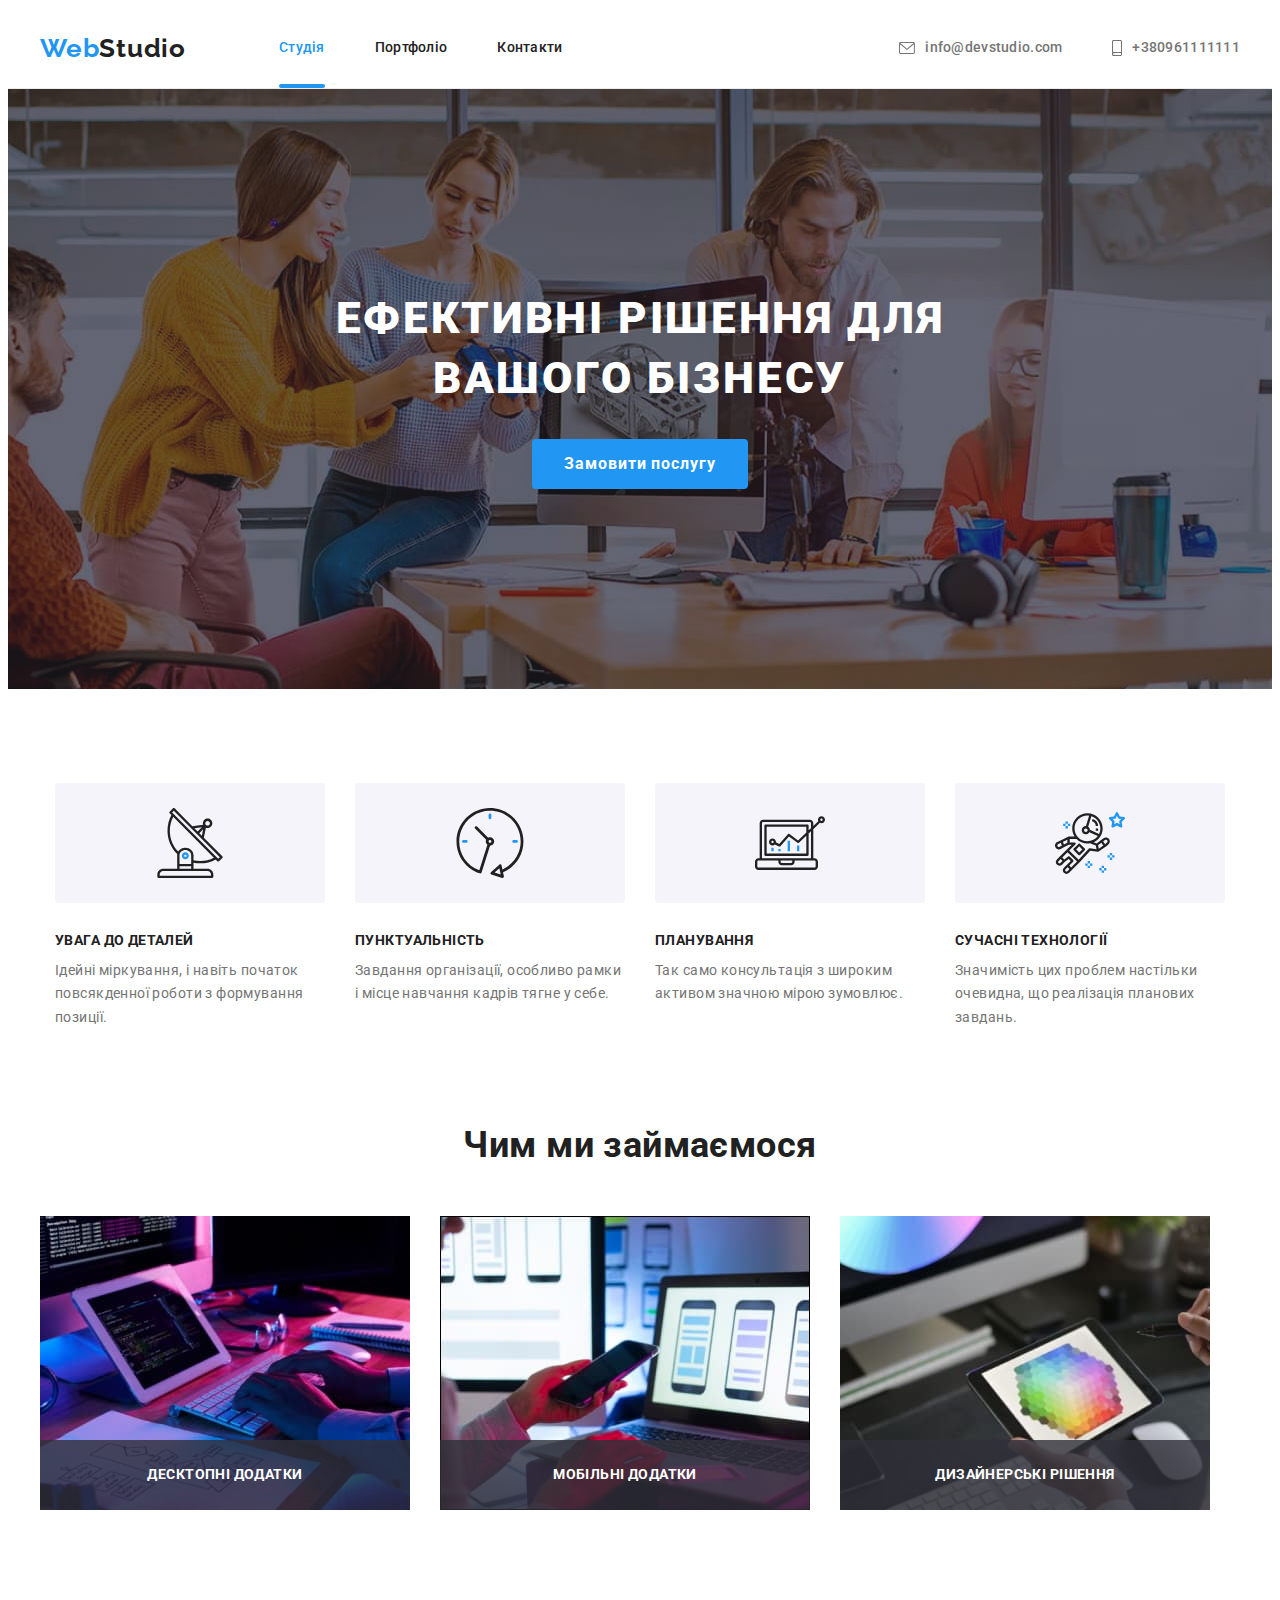
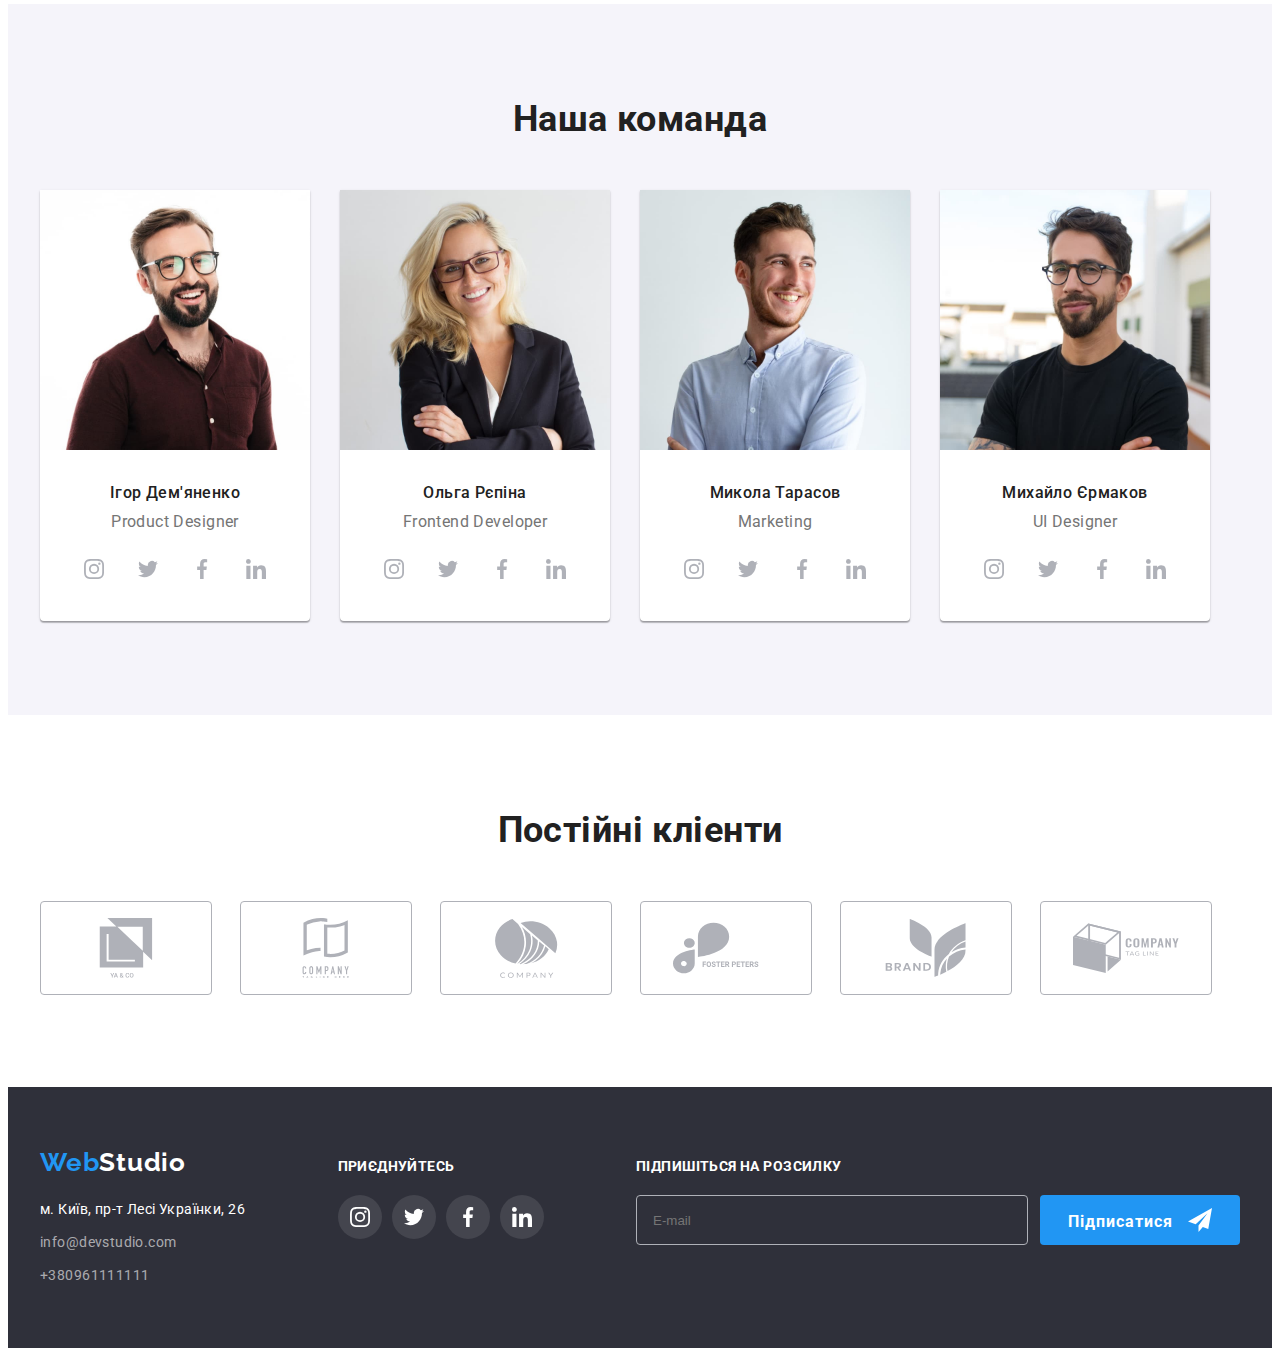
==== commit 54d8c6c8: "виправлення" ====
--- a/index.html
+++ b/index.html
@@ -406,10 +406,11 @@
                     </li>
                 </ul>
             </div>
+            <form>
             <div class="subscription">
                 <h2 class="social-title">Підпишіться на розсилку</h2>
                 <label class="subscription-list">
-                <input type="email" name="email" placeholder="E-mail" />
+                <input type="email" name="email" placeholder="E-mail">
                 <button class="btn-subscription" type="submit">Підписатися</button>
                     <span class="btn-icon">
                         <svg class="icon-subscription" width="24" height="24">
@@ -418,8 +419,10 @@
                     </span>
                 </label>
             </div>
+            </form>
         </div>
     </footer>
+    
     <div class="backdrop is-hidden" data-modal>
         <div class="modal">
             <button type="button" class="button-close" data-modal-close>
@@ -431,7 +434,7 @@
             <form class="form">
                 <label class="form-field">
                     <span class="form-label">Ім'я</span>
-                    <input type="text" name="text" />
+                    <input type="text" name="text">
                     <span class="icon-contact">
                         <svg class="icon-modal" width="18" height="18">
                             <use href="./images/symbol-defs.svg#icon-person-1"></use>
@@ -440,7 +443,7 @@
                 </label>
                 <label class="form-field">
                     <span class="form-label">Телефон</span>
-                    <input type="tel" name="tel" />
+                    <input type="tel" name="tel">
                     <span class="icon-contact">
                         <svg class="icon-modal" width="18" height="18">
                             <use href="./images/symbol-defs.svg#icon-phone-1"></use>
@@ -449,7 +452,7 @@
                 </label>
                 <label class="form-field">
                     <span class="form-label">Пошта</span>
-                    <input type="email" name="email" />
+                    <input type="email" name="email">
                     <span class="icon-contact">
                         <svg class="icon-modal" width="18" height="18">
                             <use href="./images/symbol-defs.svg#icon-email-1"></use>
@@ -466,9 +469,9 @@
                     ></textarea>
                 </label>
                 <label class="form-checkbox">
-                    <input class="checkbox" type="checkbox" name="coordination" />
+                    <input class="checkbox" type="checkbox" name="coordination">
                     <span class="icon-checkbox"></span>
-                    Погоджуюся з розсилкою та приймаю
+                    Погоджуюся з розсилкою та приймаю 
                     <a href="" class="condition">Умови договору</a>
                 </label>
                    
--- a/css/styles.css
+++ b/css/styles.css
@@ -271,6 +271,7 @@
   top: 8px;
   width: 30px;
   height: 30px;
+  background-color: transparent;
   border-radius: 50%;
   border: 1px solid rgba(0, 0, 0, 0.1);
   transition: fill 250ms cubic-bezier(0.4, 0, 0.2, 1);
@@ -669,7 +670,6 @@
 }
 
 .social-container-wrapper {
-  margin-left: 70px;
   padding: 0;
 }
 
@@ -705,10 +705,6 @@
   background-color: var(--accent-color);
 }
 
-.subscription {
-  margin-left: 93px;
-}
-
 .subscription-list {
   display: flex;
   position: relative;
@@ -726,7 +722,7 @@
   outline: none;
 }
 
-.subscription-list:focus input,
+.subscription-list:focus-within input,
 .subscription-list:hover input {
   border-color: var(--accent-color);
 }
@@ -786,9 +782,9 @@
 }
 
 .form-checkbox {
-  display: block;
-  text-align: center;
-  margin-left: 7px;
+  display: flex;
+  align-items: center;
+  justify-content: center;
   margin-bottom: 30px;
   font-size: 14px;
   line-height: 1.71;
@@ -800,6 +796,7 @@
   resize: none;
   width: 100%;
   height: 120px;
+  margin-bottom: 20px;
   font-size: 12px;
   line-height: 1.17;
   letter-spacing: 0.01em;
@@ -834,7 +831,7 @@
   fill: var(--accent-color);
 }
 
-.icon-modal:focus {
+.form-field:focus-within  .icon-modal {
   fill: var(--accent-color);
 }
 
@@ -847,6 +844,7 @@
 }
 
 .condition {
+  margin-left: 5px;
   color: var(--accent-color);
   font-size: 14px;
   line-height: 1.71;
@@ -860,16 +858,13 @@
   position: absolute;
 }
 
-.form-checkbox {
-  display: block;
-}
-
 .icon-checkbox {
   display: inline-block;
   width: 16px;
   height: 15px;
   border: 2px solid var(--primary-text-color);
   border-radius: 4px;
+  margin-right: 7px;
 }
 
 .checkbox:checked + .icon-checkbox {
@@ -878,6 +873,7 @@
   background-image: url("../images/icon\ check.svg");
   background-size: contain;
   background-origin: border-box;
+  background-position: center;
 }
 
 .form-field {
@@ -892,6 +888,7 @@
   left: 12px;
   margin: 0;
   transition: fill 250ms cubic-bezier(0.4, 0, 0.2, 1);
+  outline: none;
 }
 
 .visually-hidden {
